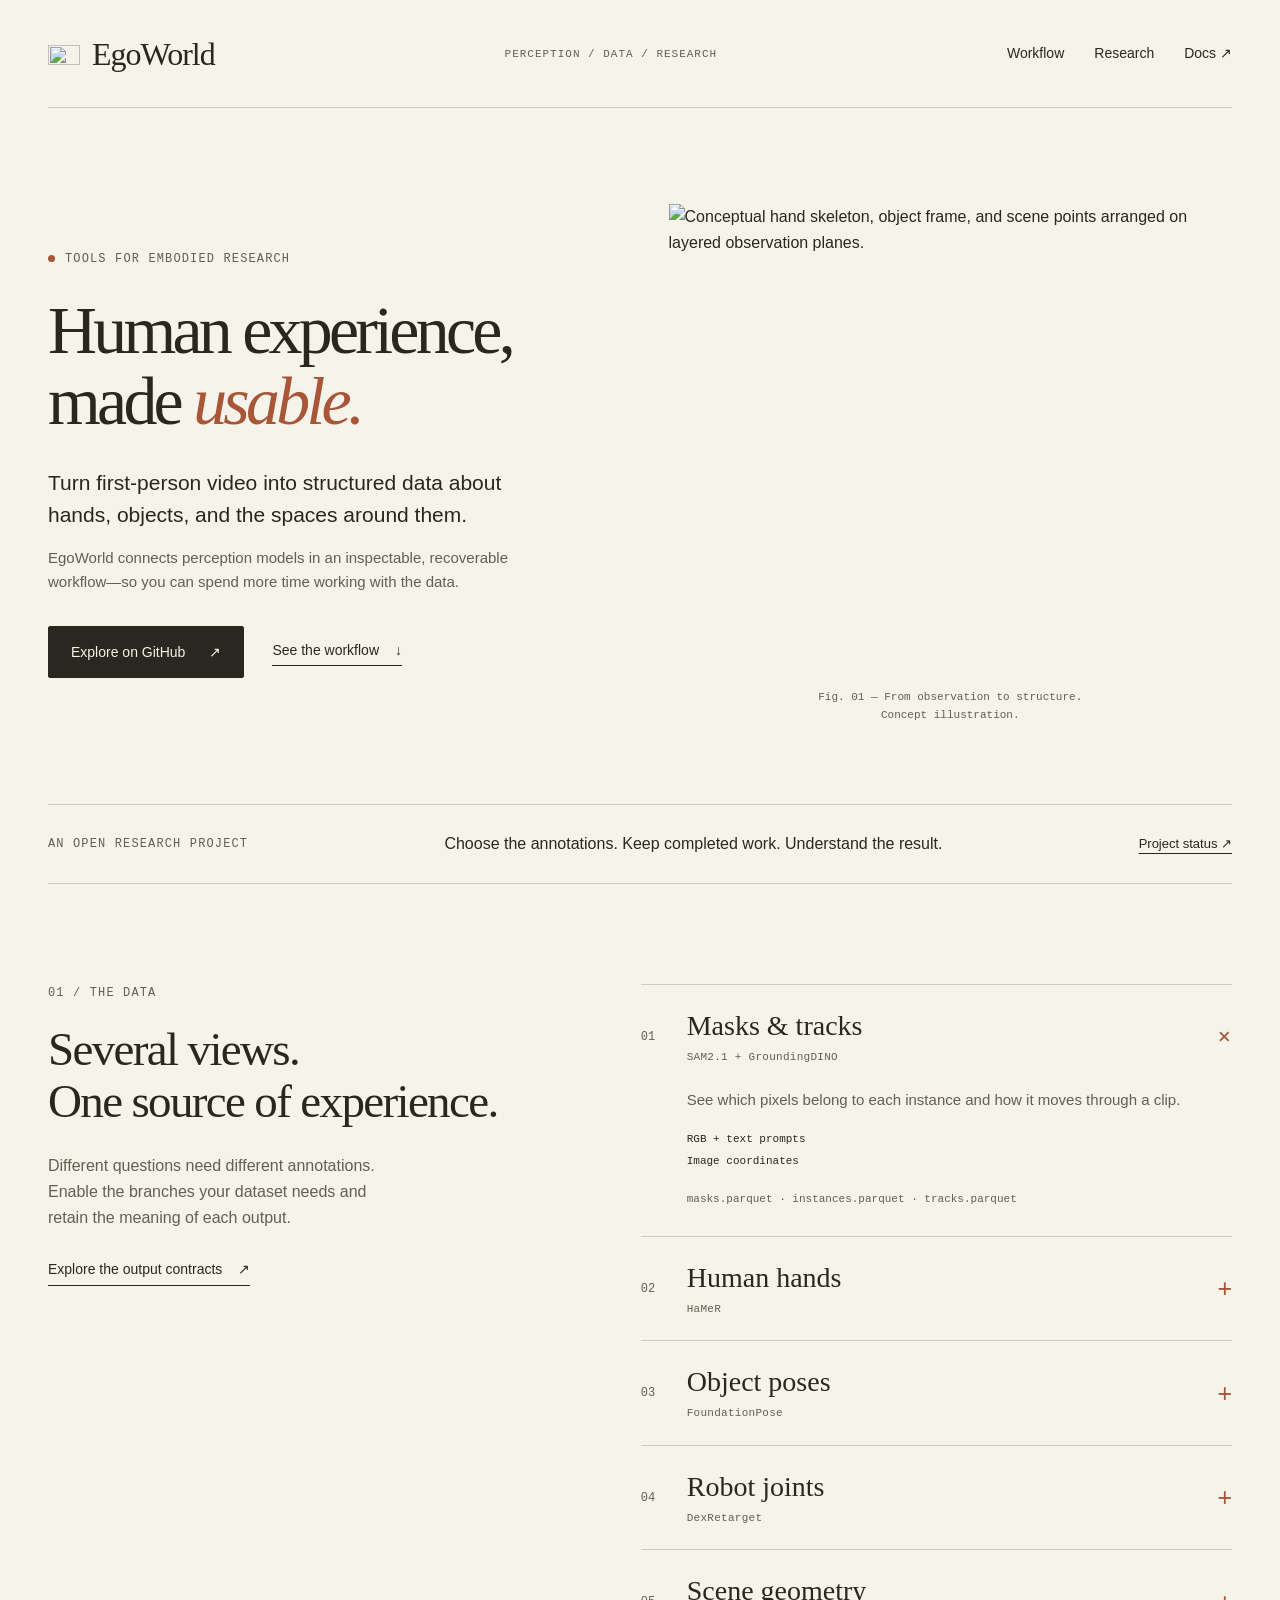
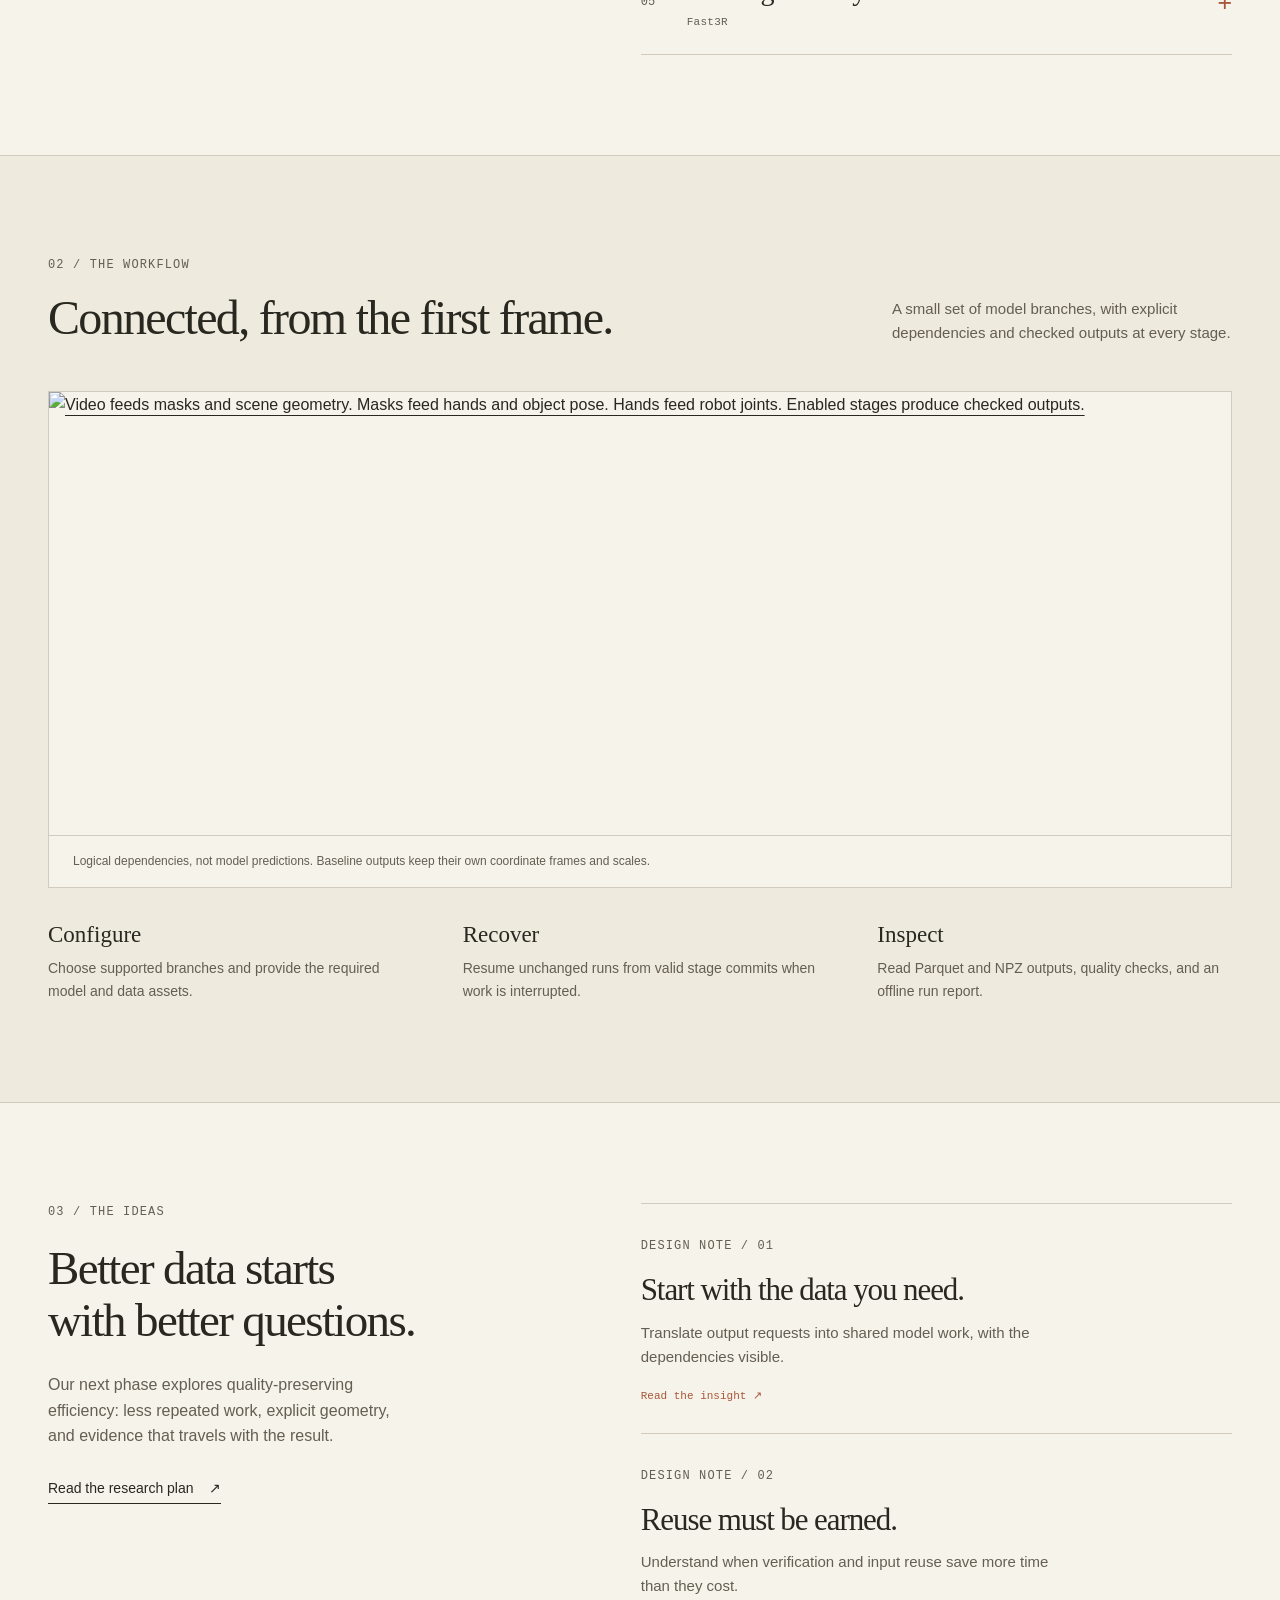
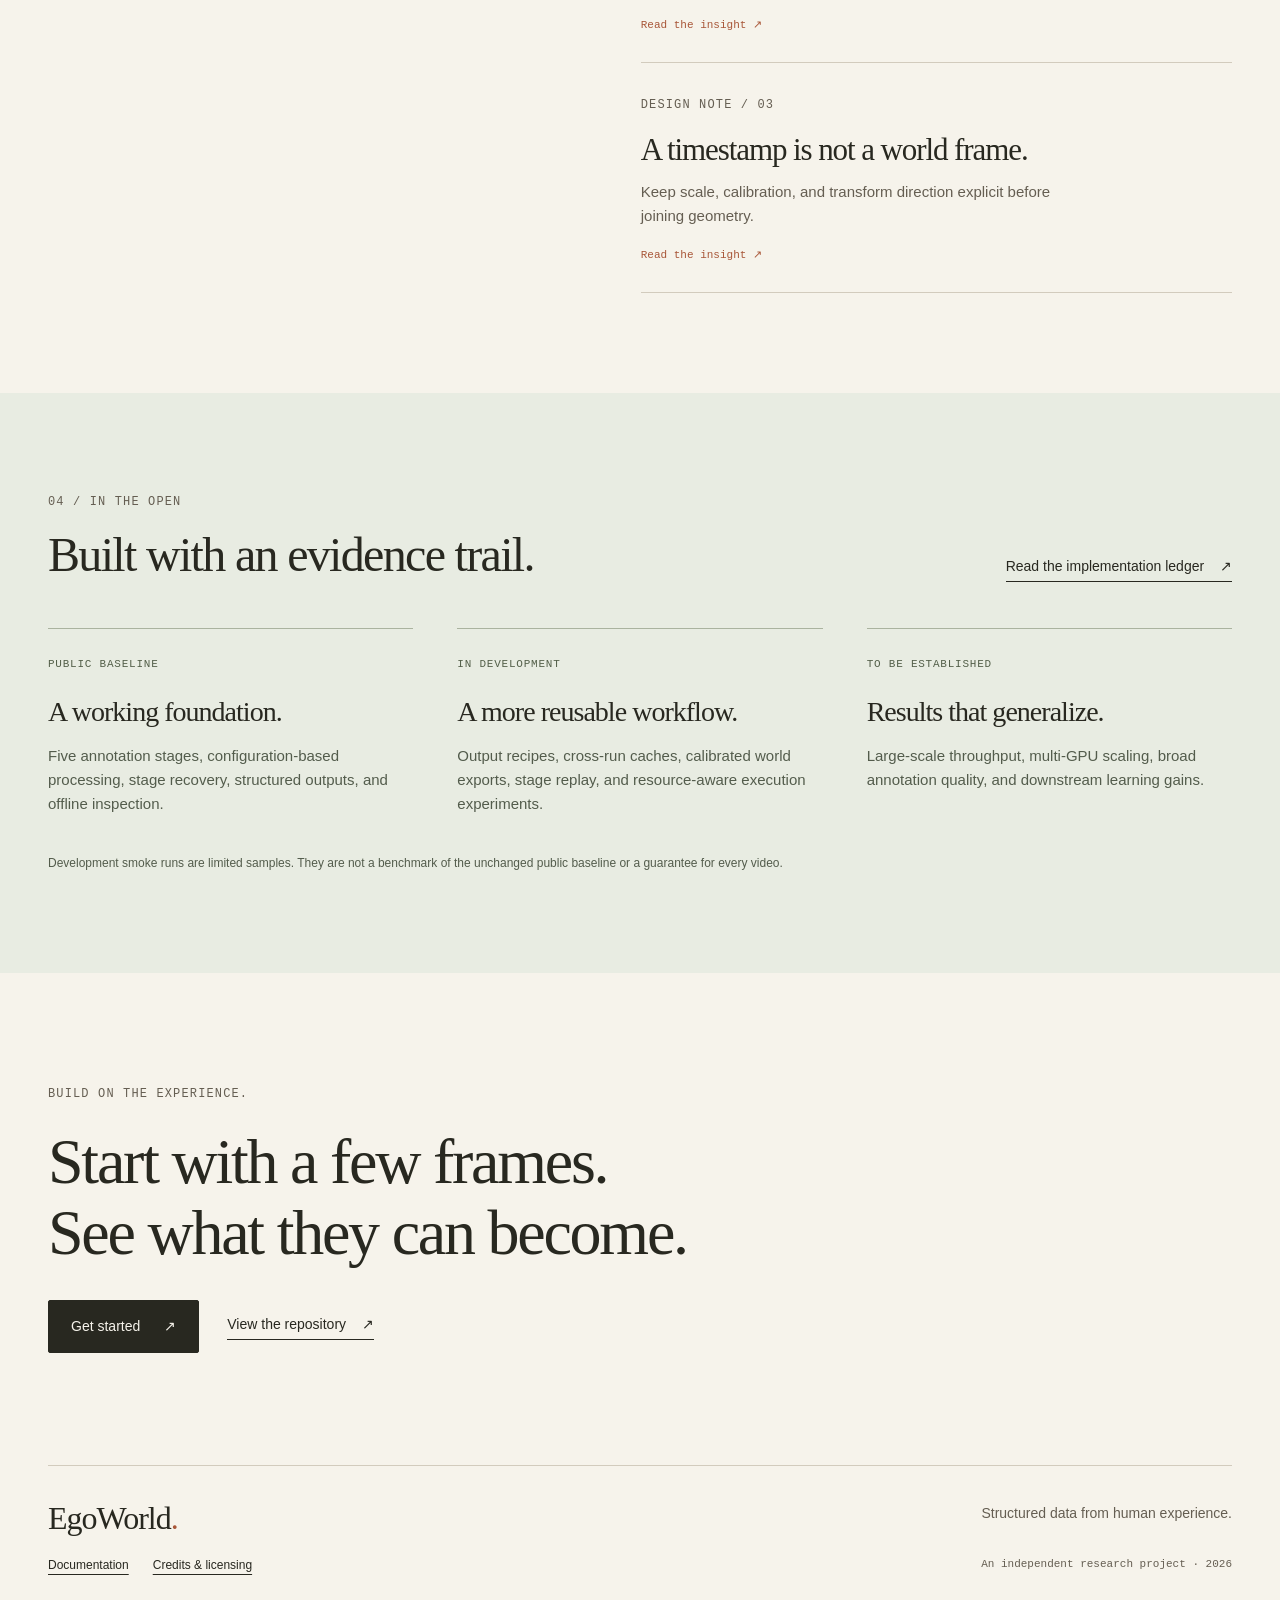
==== website/index.html @ 529a175c "Present EgoWorld with English research docs and an editorial website prototype" ====
<!doctype html>
<html lang="en">
  <head>
    <meta charset="utf-8" />
    <meta name="viewport" content="width=device-width, initial-scale=1" />
    <meta
      name="description"
      content="EgoWorld turns egocentric video into structured hand, object, and scene data. Explore the workflow, research ideas, and documentation."
    />
    <meta name="theme-color" content="#f6f3eb" />
    <meta
      property="og:title"
      content="EgoWorld — Structured data from human experience"
    />
    <meta
      property="og:description"
      content="An offline annotation toolkit for hands, objects, and scenes. Built for inspectable, recoverable research workflows."
    />
    <meta property="og:type" content="website" />
    <title>EgoWorld — Structured data from human experience</title>
    <link rel="icon" href="assets/mark.svg" type="image/svg+xml" />
    <link rel="stylesheet" href="styles.css" />
  </head>
  <body>
    <a class="skip-link" href="#main">Skip to content</a>
    <header class="site-header wrap">
      <a class="wordmark" href="#" aria-label="EgoWorld home"
        ><img src="assets/mark.svg" width="32" height="32" alt="" />EgoWorld</a
      >
      <span class="header-note">Perception / Data / Research</span>
      <nav aria-label="Main navigation">
        <a href="#workflow">Workflow</a><a href="#research">Research</a
        ><a href="https://github.com/LyrineYang/egoworld/tree/main/docs/en"
          >Docs <span aria-hidden="true">↗</span></a
        >
      </nav>
    </header>
    <main id="main">
      <section class="hero wrap" aria-labelledby="hero-title">
        <div class="hero-copy">
          <p class="eyebrow">
            <span class="dot" aria-hidden="true"></span> Tools for embodied
            research
          </p>
          <h1 id="hero-title">Human experience,<br />made <em>usable.</em></h1>
          <p class="lede">
            Turn first-person video into structured data about hands, objects,
            and the spaces around them.
          </p>
          <p class="hero-detail">
            EgoWorld connects perception models in an inspectable, recoverable
            workflow—so you can spend more time working with the data.
          </p>
          <div class="hero-links">
            <a class="button" href="https://github.com/LyrineYang/egoworld"
              >Explore on GitHub <span aria-hidden="true">↗</span></a
            ><a class="text-link" href="#workflow"
              >See the workflow <span aria-hidden="true">↓</span></a
            >
          </div>
        </div>
        <figure class="hero-art">
          <img
            src="assets/observation.svg"
            width="720"
            height="620"
            alt="Conceptual hand skeleton, object frame, and scene points arranged on layered observation planes."
          />
          <figcaption>
            Fig. 01 — From observation to structure.
            <span>Concept illustration.</span>
          </figcaption>
        </figure>
      </section>
      <div class="intro-strip wrap">
        <span class="eyebrow">An open research project</span>
        <p>
          Choose the annotations. Keep completed work. Understand the result.
        </p>
        <a
          href="https://github.com/LyrineYang/egoworld/blob/main/docs/en/status.md"
          >Project status <span aria-hidden="true">↗</span></a
        >
      </div>

      <section
        class="section wrap output-section"
        id="outputs"
        aria-labelledby="outputs-title"
      >
        <div class="section-intro">
          <p class="eyebrow">01 / The data</p>
          <h2 id="outputs-title">
            Several views.<br />One source of experience.
          </h2>
          <p>
            Different questions need different annotations. Enable the branches
            your dataset needs and retain the meaning of each output.
          </p>
          <a
            class="text-link"
            href="https://github.com/LyrineYang/egoworld/blob/main/docs/en/architecture.md"
            >Explore the output contracts <span aria-hidden="true">↗</span></a
          >
        </div>
        <div class="output-list">
          <details open>
            <summary>
              <span class="row-number">01</span
              ><span
                >Masks &amp; tracks<small>SAM2.1 + GroundingDINO</small></span
              ><span class="expand" aria-hidden="true">+</span>
            </summary>
            <div class="output-body">
              <p>
                See which pixels belong to each instance and how it moves
                through a clip.
              </p>
              <div class="output-meta">
                <span>RGB + text prompts</span><span>Image coordinates</span>
              </div>
              <code>masks.parquet · instances.parquet · tracks.parquet</code>
            </div>
          </details>
          <details>
            <summary>
              <span class="row-number">02</span
              ><span>Human hands<small>HaMeR</small></span
              ><span class="expand" aria-hidden="true">+</span>
            </summary>
            <div class="output-body">
              <p>
                Recover 21 hand joints, rotations, and MANO shape parameters
                from detected hands.
              </p>
              <div class="output-meta">
                <span>RGB + hand boxes + model assets</span
                ><span>Model scale requires interpretation</span>
              </div>
              <code>hand_pose.parquet</code>
            </div>
          </details>
          <details>
            <summary>
              <span class="row-number">03</span
              ><span>Object poses<small>FoundationPose</small></span
              ><span class="expand" aria-hidden="true">+</span>
            </summary>
            <div class="output-body">
              <p>
                Estimate an object's position and orientation relative to the
                camera.
              </p>
              <div class="output-meta">
                <span>Aligned RGB-D + intrinsics + metric mesh</span
                ><span>Metric camera frame</span>
              </div>
              <code>object_pose.parquet</code>
            </div>
          </details>
          <details>
            <summary>
              <span class="row-number">04</span
              ><span>Robot joints<small>DexRetarget</small></span
              ><span class="expand" aria-hidden="true">+</span>
            </summary>
            <div class="output-body">
              <p>
                Map human hand joints to a configured robot hand, retaining
                joint names and units.
              </p>
              <div class="output-meta">
                <span>Hand joints + robot config + URDF</span
                ><span>Robot joint space</span>
              </div>
              <code>mapping.parquet</code>
            </div>
          </details>
          <details>
            <summary>
              <span class="row-number">05</span
              ><span>Scene geometry<small>Fast3R</small></span
              ><span class="expand" aria-hidden="true">+</span>
            </summary>
            <div class="output-body">
              <p>
                Recover sampled-view cameras and a point cloud to describe the
                surrounding scene.
              </p>
              <div class="output-meta">
                <span>Multiple RGB views</span
                ><span>Relative scale by default</span>
              </div>
              <code
                >reconstruction.parquet · reconstruction-pointcloud.npz</code
              >
            </div>
          </details>
        </div>
      </section>

      <section
        class="workflow-band"
        id="workflow"
        aria-labelledby="workflow-title"
      >
        <div class="wrap section">
          <div class="section-heading">
            <div>
              <p class="eyebrow">02 / The workflow</p>
              <h2 id="workflow-title">Connected, from the first frame.</h2>
            </div>
            <p>
              A small set of model branches, with explicit dependencies and
              checked outputs at every stage.
            </p>
          </div>
          <figure class="pipeline">
            <a
              href="assets/pipeline-simple.svg"
              aria-label="Open full-size processing diagram"
              ><img
                src="assets/pipeline-simple.svg"
                width="1280"
                height="480"
                alt="Video feeds masks and scene geometry. Masks feed hands and object pose. Hands feed robot joints. Enabled stages produce checked outputs."
            /></a>
            <figcaption>
              Logical dependencies, not model predictions. Baseline outputs keep
              their own coordinate frames and scales.
            </figcaption>
          </figure>
          <div class="workflow-notes">
            <p>
              <span>Configure</span>Choose supported branches and provide the
              required model and data assets.
            </p>
            <p>
              <span>Recover</span>Resume unchanged runs from valid stage commits
              when work is interrupted.
            </p>
            <p>
              <span>Inspect</span>Read Parquet and NPZ outputs, quality checks,
              and an offline run report.
            </p>
          </div>
        </div>
      </section>

      <section
        class="section wrap research"
        id="research"
        aria-labelledby="research-title"
      >
        <div class="section-intro">
          <p class="eyebrow">03 / The ideas</p>
          <h2 id="research-title">
            Better data starts<br />with better questions.
          </h2>
          <p>
            Our next phase explores quality-preserving efficiency: less repeated
            work, explicit geometry, and evidence that travels with the result.
          </p>
          <a
            class="text-link"
            href="https://github.com/LyrineYang/egoworld/blob/main/docs/en/research-plan.md"
            >Read the research plan <span aria-hidden="true">↗</span></a
          >
        </div>
        <div class="research-list">
          <a
            href="https://github.com/LyrineYang/egoworld/blob/main/docs/en/insights.md#01--ask-for-data-then-choose-the-work"
            ><span class="eyebrow">Design note / 01</span>
            <h3>Start with the data you need.</h3>
            <p>
              Translate output requests into shared model work, with the
              dependencies visible.
            </p>
            <span class="read-note"
              >Read the insight <span aria-hidden="true">↗</span></span
            ></a
          >
          <a
            href="https://github.com/LyrineYang/egoworld/blob/main/docs/en/insights.md#02--cache-correctness-and-usefulness-are-different"
            ><span class="eyebrow">Design note / 02</span>
            <h3>Reuse must be earned.</h3>
            <p>
              Understand when verification and input reuse save more time than
              they cost.
            </p>
            <span class="read-note"
              >Read the insight <span aria-hidden="true">↗</span></span
            ></a
          >
          <a
            href="https://github.com/LyrineYang/egoworld/blob/main/docs/en/insights.md#03--time-alignment-is-not-geometry-alignment"
            ><span class="eyebrow">Design note / 03</span>
            <h3>A timestamp is not a world frame.</h3>
            <p>
              Keep scale, calibration, and transform direction explicit before
              joining geometry.
            </p>
            <span class="read-note"
              >Read the insight <span aria-hidden="true">↗</span></span
            ></a
          >
        </div>
      </section>

      <section class="status-band" aria-labelledby="status-title">
        <div class="wrap section">
          <div class="section-heading">
            <div>
              <p class="eyebrow">04 / In the open</p>
              <h2 id="status-title">Built with an evidence trail.</h2>
            </div>
            <a
              class="text-link"
              href="https://github.com/LyrineYang/egoworld/blob/main/docs/en/status.md"
              >Read the implementation ledger
              <span aria-hidden="true">↗</span></a
            >
          </div>
          <div class="status-columns">
            <div>
              <span class="status-label">Public baseline</span>
              <h3>A working foundation.</h3>
              <p>
                Five annotation stages, configuration-based processing, stage
                recovery, structured outputs, and offline inspection.
              </p>
            </div>
            <div>
              <span class="status-label">In development</span>
              <h3>A more reusable workflow.</h3>
              <p>
                Output recipes, cross-run caches, calibrated world exports,
                stage replay, and resource-aware execution experiments.
              </p>
            </div>
            <div>
              <span class="status-label">To be established</span>
              <h3>Results that generalize.</h3>
              <p>
                Large-scale throughput, multi-GPU scaling, broad annotation
                quality, and downstream learning gains.
              </p>
            </div>
          </div>
          <p class="status-footnote">
            Development smoke runs are limited samples. They are not a benchmark
            of the unchanged public baseline or a guarantee for every video.
          </p>
        </div>
      </section>

      <section class="closing wrap" aria-labelledby="closing-title">
        <p class="eyebrow">Build on the experience.</p>
        <h2 id="closing-title">
          Start with a few frames.<br />See what they can become.
        </h2>
        <div class="hero-links">
          <a
            class="button"
            href="https://github.com/LyrineYang/egoworld/blob/main/docs/en/getting-started.md"
            >Get started <span aria-hidden="true">↗</span></a
          ><a class="text-link" href="https://github.com/LyrineYang/egoworld"
            >View the repository <span aria-hidden="true">↗</span></a
          >
        </div>
      </section>
    </main>
    <footer class="site-footer wrap">
      <a class="wordmark" href="#">EgoWorld<span class="footer-dot">.</span></a>
      <p>Structured data from human experience.</p>
      <div>
        <a href="https://github.com/LyrineYang/egoworld/tree/main/docs/en"
          >Documentation</a
        ><a
          href="https://github.com/LyrineYang/egoworld/blob/main/README.md#explore-further"
          >Credits &amp; licensing</a
        >
      </div>
      <span class="footer-note">An independent research project · 2026</span>
    </footer>
  </body>
</html>
---- website/styles.css ----
:root {
  --paper: #f6f3eb;
  --ink: #282820;
  --muted: #655e52;
  --rule: #d2cbbd;
  --accent: #a85638;
  --sage: #e8ece2;
  --serif: Georgia, "Times New Roman", serif;
  --sans: Arial, Helvetica, sans-serif;
  --mono: "Courier New", monospace;
}
* {
  box-sizing: border-box;
}
html {
  scroll-behavior: smooth;
  scroll-padding-top: 24px;
}
body {
  margin: 0;
  background: var(--paper);
  color: var(--ink);
  font-family: var(--sans);
  font-size: 16px;
  line-height: 1.6;
}
a {
  color: inherit;
  text-underline-offset: 5px;
}
a:hover {
  color: var(--accent);
}
a:focus-visible,
summary:focus-visible {
  outline: 2px solid var(--accent);
  outline-offset: 6px;
}
img {
  max-width: 100%;
  height: auto;
}
figure,
p,
h1,
h2,
h3 {
  margin: 0;
}
h1,
h2,
h3 {
  font-family: var(--serif);
  font-weight: 400;
  line-height: 1.1;
  letter-spacing: -0.035em;
}
.wrap {
  width: min(1280px, calc(100% - 96px));
  margin-inline: auto;
}
.eyebrow {
  font: 12px/1.5 var(--mono);
  letter-spacing: 0.095em;
  text-transform: uppercase;
  color: var(--muted);
}
.skip-link {
  position: absolute;
  top: -100px;
  left: 20px;
  padding: 10px;
  background: var(--ink);
  color: white;
  z-index: 10;
}
.skip-link:focus {
  top: 12px;
}
.site-header {
  min-height: 108px;
  display: flex;
  align-items: center;
  justify-content: space-between;
  border-bottom: 1px solid var(--rule);
  gap: 24px;
}
.wordmark {
  display: flex;
  align-items: center;
  gap: 12px;
  text-decoration: none;
  font: 32px/1 var(--serif);
  letter-spacing: -1px;
}
.header-note {
  font: 11px var(--mono);
  color: var(--muted);
  text-transform: uppercase;
  letter-spacing: 0.09em;
}
.site-header nav {
  display: flex;
  gap: 30px;
  font-size: 14px;
}
.site-header nav a {
  text-decoration: none;
}
.site-header nav a:hover {
  text-decoration: underline;
}
.hero {
  display: grid;
  grid-template-columns: 1.08fr 1fr;
  align-items: center;
  gap: 12px;
  padding-block: 96px 80px;
}
.hero .eyebrow {
  display: flex;
  align-items: center;
  gap: 10px;
  margin-bottom: 28px;
}
.dot {
  width: 7px;
  height: 7px;
  background: var(--accent);
  border-radius: 50%;
}
h1 {
  font-size: clamp(48px, 5.3vw, 80px);
  line-height: 1.04;
  letter-spacing: -0.055em;
  max-width: 700px;
}
h1 em {
  font-weight: 400;
  color: var(--accent);
}
.lede {
  font-size: 21px;
  line-height: 1.5;
  max-width: 490px;
  margin-top: 30px;
}
.hero-detail {
  font-size: 15px;
  color: var(--muted);
  max-width: 470px;
  margin-top: 16px;
}
.hero-links {
  display: flex;
  align-items: center;
  flex-wrap: wrap;
  gap: 28px;
  margin-top: 32px;
}
.button {
  background: var(--ink);
  color: var(--paper);
  text-decoration: none;
  padding: 14px 22px;
  font-size: 14px;
  display: inline-flex;
  gap: 24px;
  align-items: center;
  border: 1px solid var(--ink);
  border-radius: 2px;
}
.button:hover {
  background: var(--accent);
  color: var(--paper);
  border-color: var(--accent);
}
.text-link {
  font-size: 14px;
  text-decoration: none;
  border-bottom: 1px solid var(--ink);
  padding-bottom: 4px;
}
.text-link span {
  margin-left: 12px;
}
.hero-art {
  align-self: center;
  min-width: 0;
}
.hero-art img {
  display: block;
  width: 100%;
}
.hero-art figcaption {
  font: 11px/1.6 var(--mono);
  color: var(--muted);
  text-align: center;
  max-width: 100%;
}
.hero-art figcaption span {
  display: block;
  color: var(--muted);
}
.intro-strip {
  display: flex;
  align-items: center;
  justify-content: space-between;
  gap: 28px;
  padding-block: 26px;
  border-block: 1px solid var(--rule);
}
.intro-strip p {
  font-size: 16px;
}
.intro-strip a {
  font-size: 13px;
  white-space: nowrap;
}
.section {
  padding-block: 100px;
}
.output-section,
.research {
  display: grid;
  grid-template-columns: 1fr 1.2fr;
  gap: 100px;
}
.section-intro h2 {
  font-size: 47px;
  margin-top: 22px;
}
.section-intro > p:not(.eyebrow) {
  margin-top: 26px;
  color: var(--muted);
  max-width: 360px;
}
.section-intro > .text-link {
  display: inline-block;
  margin-top: 28px;
}
.output-list {
  border-top: 1px solid var(--rule);
}
details {
  border-bottom: 1px solid var(--rule);
}
summary {
  list-style: none;
  display: flex;
  align-items: center;
  gap: 22px;
  padding: 23px 0;
  cursor: pointer;
  font-family: var(--serif);
  font-size: 28px;
  line-height: 1.25;
}
summary::-webkit-details-marker {
  display: none;
}
.row-number {
  font: 12px var(--mono);
  color: var(--muted);
  width: 24px;
}
summary small {
  display: block;
  font: 11px/1.5 var(--mono);
  letter-spacing: 0.025em;
  color: var(--muted);
  margin-top: 6px;
}
.expand {
  margin-left: auto;
  font: 25px var(--sans);
  color: var(--accent);
}
details[open] .expand {
  transform: rotate(45deg);
}
.output-body {
  padding: 0 0 26px 46px;
  color: var(--muted);
  font-size: 15px;
}
.output-meta {
  display: flex;
  flex-direction: column;
  gap: 2px;
  margin: 18px 0;
  font: 11px/1.8 var(--mono);
  color: var(--ink);
}
.output-body code {
  display: block;
  font: 11px/1.8 var(--mono);
  overflow-wrap: anywhere;
  color: var(--muted);
}
.workflow-band {
  background: #eeeade;
  border-block: 1px solid var(--rule);
}
.section-heading {
  display: flex;
  justify-content: space-between;
  gap: 64px;
  align-items: end;
  margin-bottom: 46px;
}
.section-heading h2 {
  font-size: 48px;
  margin-top: 18px;
}
.section-heading > p {
  font-size: 15px;
  color: var(--muted);
  max-width: 340px;
}
.pipeline {
  border: 1px solid var(--rule);
  background: var(--paper);
}
.pipeline img {
  display: block;
  width: 100%;
}
.pipeline a {
  display: block;
}
.pipeline figcaption {
  padding: 16px 24px;
  border-top: 1px solid var(--rule);
  font-size: 12px;
  color: var(--muted);
}
.workflow-notes {
  display: grid;
  grid-template-columns: repeat(3, 1fr);
  gap: 60px;
  margin-top: 34px;
}
.workflow-notes p {
  font-size: 14px;
  color: var(--muted);
}
.workflow-notes span {
  display: block;
  color: var(--ink);
  font: 23px var(--serif);
  margin-bottom: 9px;
}
.research-list a {
  display: block;
  padding: 27px 0 31px;
  border-top: 1px solid var(--rule);
  text-decoration: none;
}
.research-list a:last-child {
  border-bottom: 1px solid var(--rule);
}
.research-list h3 {
  font-size: 31px;
  line-height: 1.2;
  margin: 15px 0 12px;
}
.research-list p {
  color: var(--muted);
  font-size: 15px;
  max-width: 430px;
}
.read-note {
  display: block;
  font: 11px var(--mono);
  margin-top: 20px;
  color: var(--accent);
}
.status-band {
  background: var(--sage);
}
.status-columns {
  display: grid;
  grid-template-columns: repeat(3, 1fr);
  gap: 44px;
}
.status-columns > div {
  border-top: 1px solid #aab39f;
  padding-top: 20px;
}
.status-label {
  font: 11px var(--mono);
  text-transform: uppercase;
  letter-spacing: 0.07em;
  color: #535f49;
}
.status-columns h3 {
  font-size: 28px;
  margin: 20px 0 16px;
  line-height: 1.2;
}
.status-columns p {
  font-size: 15px;
  color: #535c4c;
}
.status-footnote {
  font-size: 12px;
  color: #535c4c;
  margin-top: 38px;
  max-width: 850px;
}
.closing {
  padding-block: 112px;
}
.closing h2 {
  font-size: 64px;
  margin-top: 24px;
}
.site-footer {
  border-top: 1px solid var(--rule);
  padding-block: 36px;
  display: grid;
  grid-template-columns: 1fr 1fr;
  gap: 22px;
}
.footer-dot {
  color: var(--accent);
  margin-left: -12px;
}
.site-footer > p {
  font-size: 14px;
  color: var(--muted);
  text-align: right;
}
.site-footer > div {
  display: flex;
  gap: 24px;
  font-size: 12px;
}
.footer-note {
  font: 11px/1.6 var(--mono);
  color: var(--muted);
  text-align: right;
}
@media (min-width: 1500px) {
  .hero {
    padding-block: 112px 96px;
  }
}
@media (max-width: 1100px) {
  .header-note {
    display: none;
  }
  .wrap {
    width: calc(100% - 64px);
  }
  .hero {
    padding-block: 72px 60px;
  }
  .hero h1 {
    font-size: 62px;
  }
  .output-section,
  .research {
    gap: 50px;
  }
  .section-intro h2 {
    font-size: 40px;
  }
  .section-heading h2 {
    font-size: 40px;
  }
  .intro-strip {
    flex-wrap: wrap;
    gap: 12px 24px;
  }
  .intro-strip > .eyebrow {
    width: 100%;
  }
  .section {
    padding-block: 76px;
  }
  .workflow-notes {
    gap: 32px;
  }
  .status-columns {
    gap: 28px;
  }
}
@media (max-width: 760px) {
  .wrap {
    width: calc(100% - 40px);
  }
  .site-header {
    min-height: 88px;
    gap: 18px;
  }
  .wordmark {
    font-size: 26px;
    gap: 8px;
  }
  .wordmark img {
    width: 26px;
    height: 26px;
  }
  .site-header nav {
    gap: 16px;
    font-size: 12px;
  }
  .hero {
    grid-template-columns: 1fr;
    padding-block: 54px 32px;
    gap: 20px;
  }
  .hero h1 {
    font-size: clamp(43px, 8.4vw, 62px);
  }
  .hero .eyebrow {
    margin-bottom: 22px;
    font-size: 10px;
  }
  .lede {
    font-size: 19px;
    max-width: 540px;
    margin-top: 24px;
  }
  .hero-detail {
    font-size: 14px;
    max-width: 500px;
  }
  .hero-links {
    gap: 22px;
  }
  .hero-art {
    max-width: 520px;
    width: 100%;
    margin: auto;
  }
  .hero-art img {
    max-height: 360px;
  }
  .intro-strip {
    padding-block: 22px;
    gap: 12px;
  }
  .intro-strip p {
    font-size: 15px;
    flex-basis: 100%;
  }
  .section {
    padding-block: 60px;
  }
  .output-section,
  .research {
    grid-template-columns: 1fr;
    gap: 36px;
  }
  .section-intro h2 {
    font-size: 39px;
  }
  .section-intro > p:not(.eyebrow) {
    max-width: 520px;
    margin-top: 20px;
  }
  .section-heading {
    display: block;
    margin-bottom: 30px;
  }
  .section-heading h2 {
    font-size: 38px;
  }
  .section-heading > p {
    margin-top: 20px;
    max-width: 520px;
  }
  .section-heading > .text-link {
    display: inline-block;
    margin-top: 22px;
  }
  .pipeline {
    overflow-x: auto;
  }
  .pipeline img {
    width: 900px;
    max-width: none;
  }
  .pipeline figcaption {
    font-size: 11px;
    padding: 14px 18px;
    position: sticky;
    left: 0;
    width: calc(100vw - 42px);
  }
  .workflow-notes {
    grid-template-columns: 1fr;
    gap: 24px;
  }
  .workflow-notes p {
    max-width: 500px;
  }
  .status-columns {
    grid-template-columns: 1fr;
    gap: 30px;
  }
  .status-columns h3 {
    margin: 14px 0 12px;
  }
  .status-footnote {
    margin-top: 28px;
  }
  .closing {
    padding-block: 68px;
  }
  .closing h2 {
    font-size: 44px;
  }
  .site-footer {
    grid-template-columns: 1fr;
    gap: 20px;
  }
  .site-footer > p,
  .footer-note {
    text-align: left;
  }
  .site-footer > div {
    flex-wrap: wrap;
  }
  .footer-dot {
    margin-left: -8px;
  }
  summary {
    font-size: 26px;
  }
  .output-body {
    padding-left: 46px;
  }
  .research-list h3 {
    font-size: 29px;
  }
}
@media (max-width: 480px) {
  .site-header {
    flex-wrap: wrap;
    justify-content: space-between;
    padding-block: 20px;
  }
  .site-header nav {
    width: 100%;
    justify-content: space-between;
    font-size: 14px;
  }
  .site-header nav a {
    white-space: nowrap;
  }
}
@media (max-width: 380px) {
  .hero h1 {
    font-size: 43px;
  }
  .button {
    padding: 12px 17px;
  }
  .hero-links {
    gap: 20px;
  }
  .section-intro h2 {
    font-size: 35px;
  }
}
@media (prefers-reduced-motion: reduce) {
  html {
    scroll-behavior: auto;
  }
}
@media print {
  .site-header,
  .hero-links,
  .skip-link {
    display: none;
  }
  .wrap {
    width: 100%;
  }
  .section,
  .closing,
  .hero {
    padding-block: 28px;
  }
  .hero {
    display: block;
  }
  .hero-art {
    max-width: 400px;
  }
  .pipeline img {
    width: 100%;
    max-width: 100%;
  }
  details:not([open]) .output-body {
    display: block;
  }
  a {
    text-decoration: underline;
  }
  .output-section,
  .research {
    gap: 28px;
  }
}
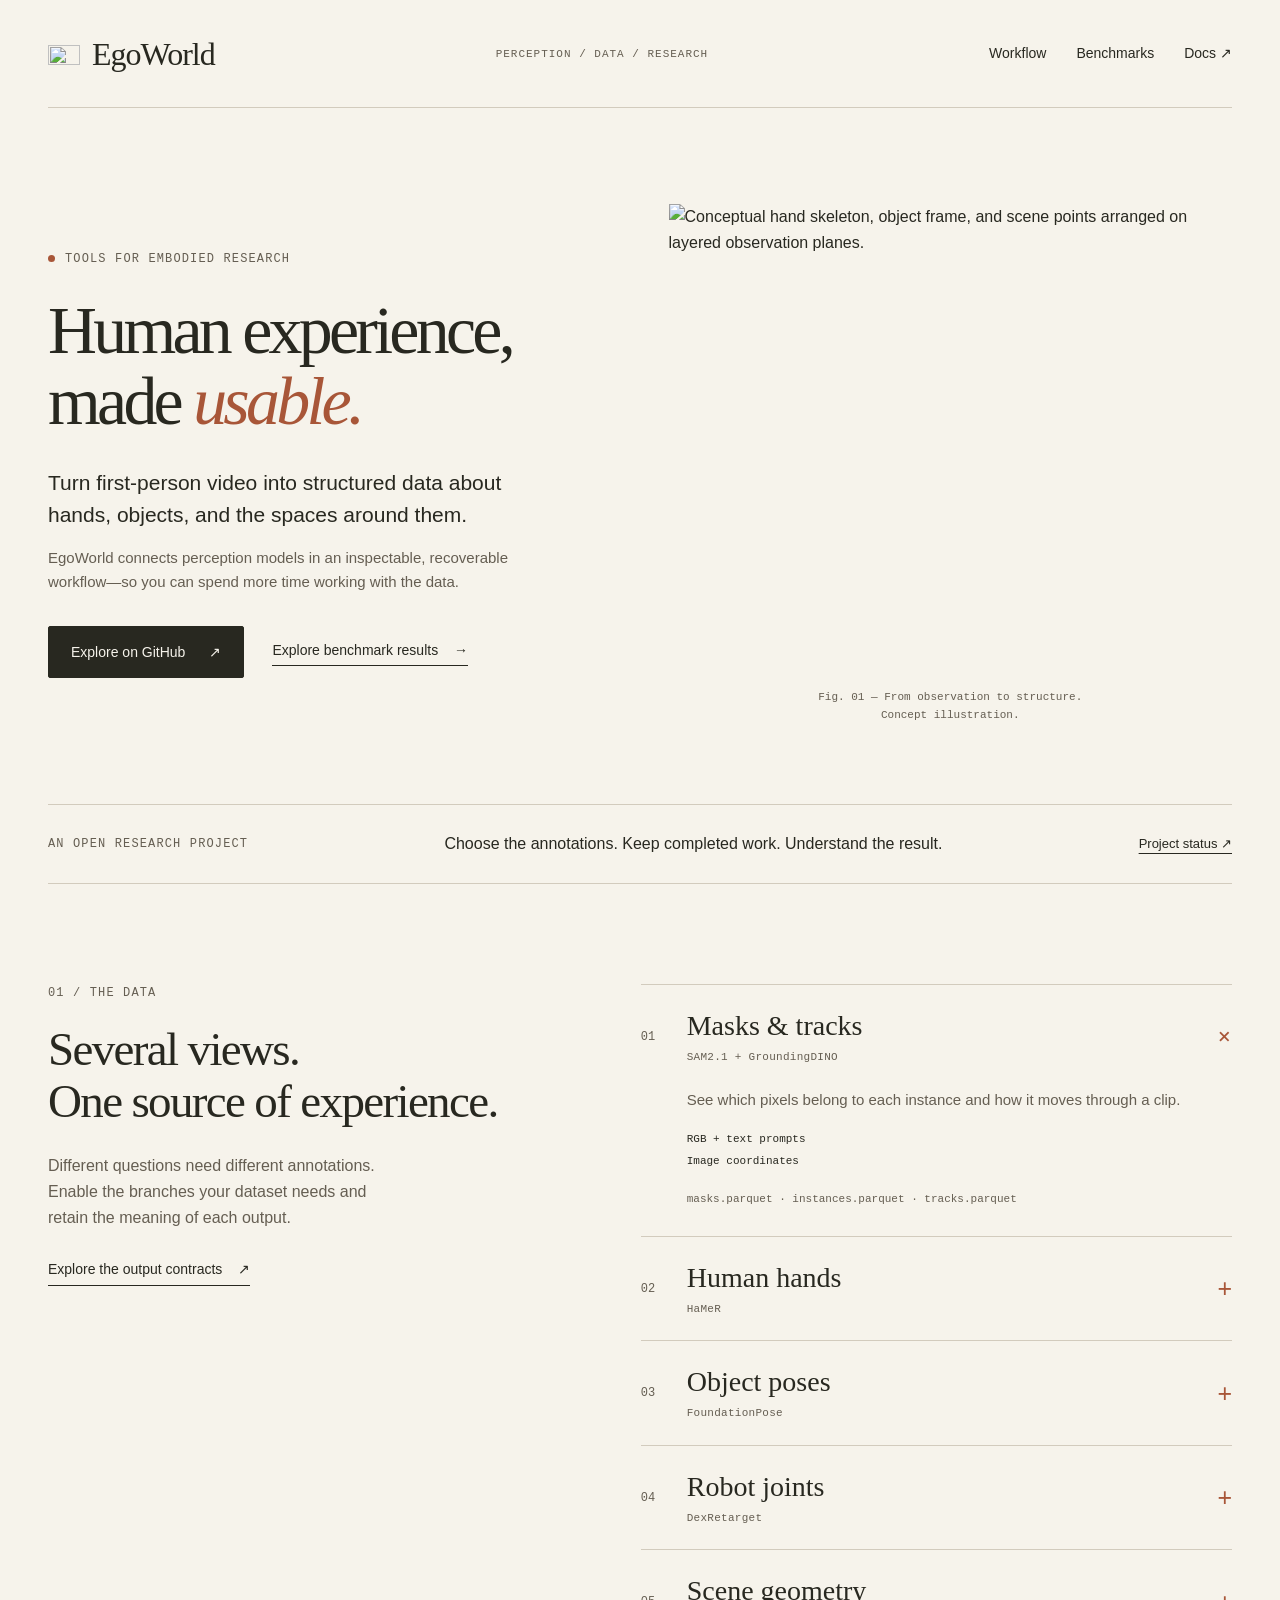
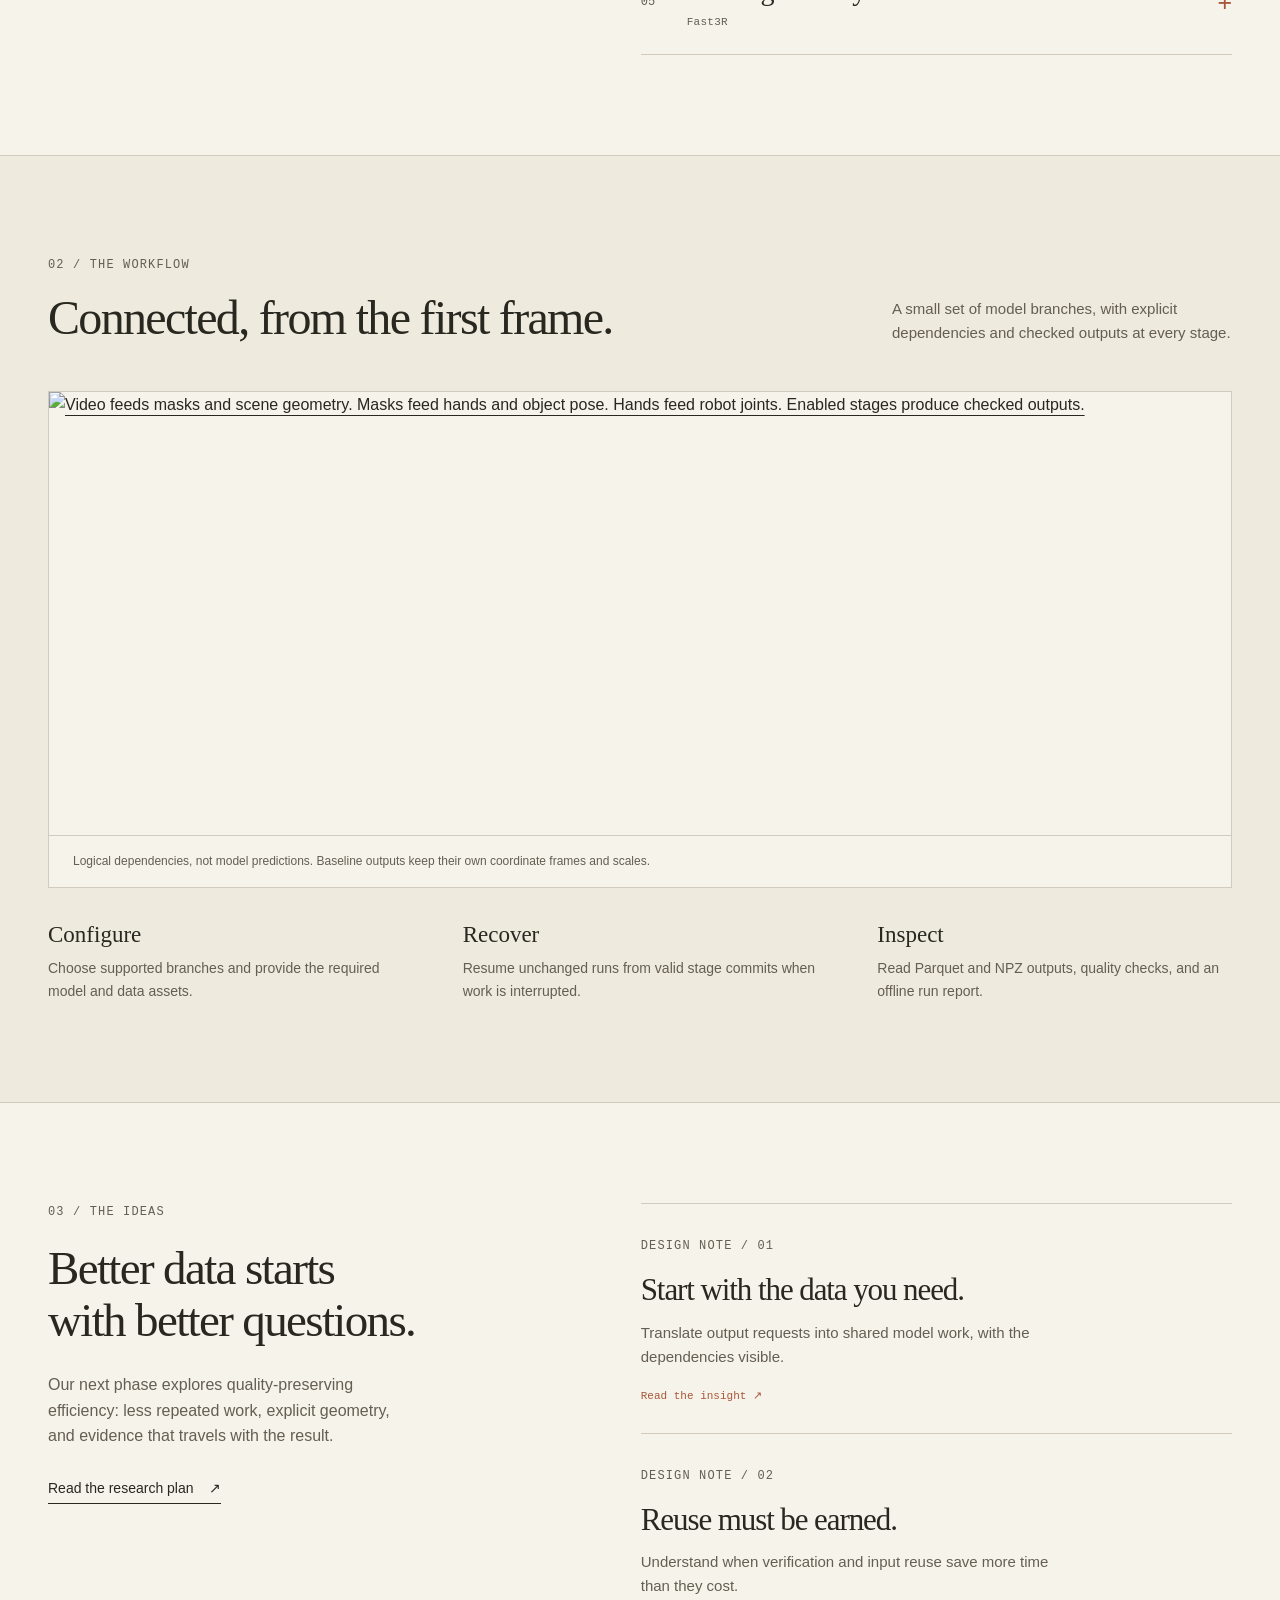
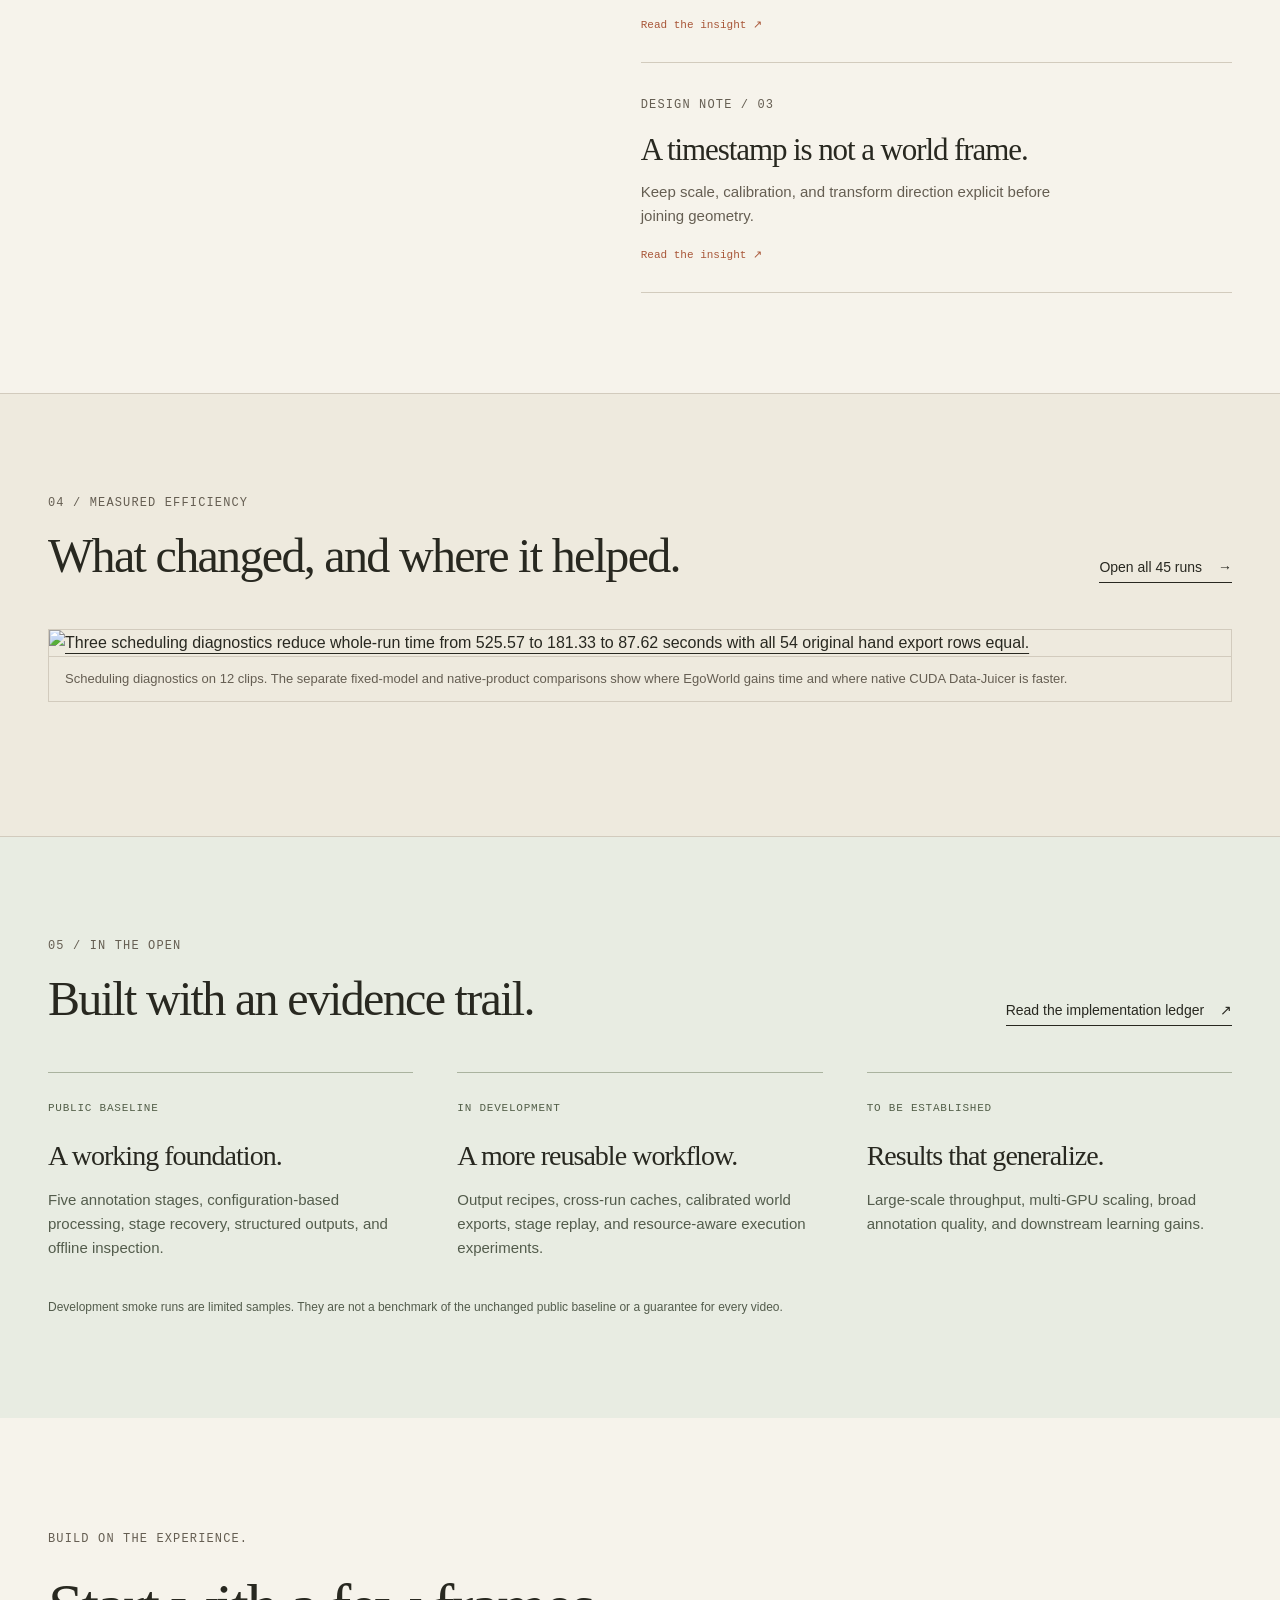
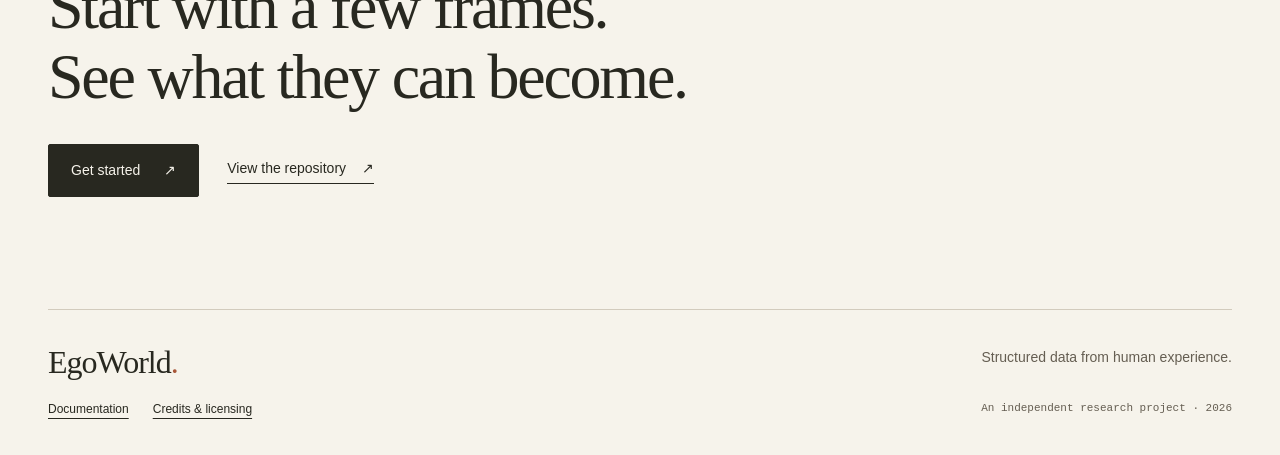
==== commit 2fa89bae: "Show benchmark results and pipeline improvements" ====
--- a/website/index.html
+++ b/website/index.html
@@ -29,7 +29,7 @@
       >
       <span class="header-note">Perception / Data / Research</span>
       <nav aria-label="Main navigation">
-        <a href="#workflow">Workflow</a><a href="#research">Research</a
+        <a href="#workflow">Workflow</a><a href="benchmarks.html">Benchmarks</a
         ><a href="https://github.com/LyrineYang/egoworld/tree/main/docs/en"
           >Docs <span aria-hidden="true">↗</span></a
         >
@@ -54,8 +54,8 @@
           <div class="hero-links">
             <a class="button" href="https://github.com/LyrineYang/egoworld"
               >Explore on GitHub <span aria-hidden="true">↗</span></a
-            ><a class="text-link" href="#workflow"
-              >See the workflow <span aria-hidden="true">↓</span></a
+            ><a class="text-link" href="benchmarks.html"
+              >Explore benchmark results <span aria-hidden="true">→</span></a
             >
           </div>
         </div>
@@ -307,11 +307,27 @@
         </div>
       </section>
 
+      <section class="workflow-band" aria-labelledby="benchmark-title">
+        <div class="wrap section">
+          <div class="section-heading">
+            <div>
+              <p class="eyebrow">04 / Measured efficiency</p>
+              <h2 id="benchmark-title">What changed, and where it helped.</h2>
+            </div>
+            <a class="text-link" href="benchmarks.html">Open all 45 runs <span aria-hidden="true">→</span></a>
+          </div>
+          <figure class="evidence-figure">
+            <a href="benchmarks.html#iterations"><img src="assets/benchmarks/scheduling-iterations.svg" loading="lazy" alt="Three scheduling diagnostics reduce whole-run time from 525.57 to 181.33 to 87.62 seconds with all 54 original hand export rows equal." /></a>
+            <figcaption>Scheduling diagnostics on 12 clips. The separate fixed-model and native-product comparisons show where EgoWorld gains time and where native CUDA Data-Juicer is faster.</figcaption>
+          </figure>
+        </div>
+      </section>
+
       <section class="status-band" aria-labelledby="status-title">
         <div class="wrap section">
           <div class="section-heading">
             <div>
-              <p class="eyebrow">04 / In the open</p>
+              <p class="eyebrow">05 / In the open</p>
               <h2 id="status-title">Built with an evidence trail.</h2>
             </div>
             <a
--- a/website/styles.css
+++ b/website/styles.css
@@ -707,3 +707,141 @@
     gap: 28px;
   }
 }
+
+.evidence {
+  max-width: 1060px;
+}
+.evidence-hero {
+  padding-block: 70px 48px;
+}
+.evidence-hero h1 {
+  margin-top: 18px;
+}
+.evidence-hero .lede,
+.evidence-hero .hero-detail {
+  max-width: 720px;
+}
+.evidence-hero .hero-links {
+  row-gap: 14px;
+}
+.evidence-metrics {
+  display: grid;
+  grid-template-columns: repeat(3, minmax(0, 1fr));
+  gap: 28px;
+  border-block: 1px solid var(--rule);
+  padding-block: 24px;
+  margin: 44px 0 0;
+}
+.evidence-metrics dt {
+  color: var(--muted);
+  font: 12px/1.5 var(--mono);
+}
+.evidence-metrics dd {
+  margin: 8px 0 0;
+  font: clamp(26px, 4vw, 42px)/1.12 var(--serif);
+}
+.evidence-metrics small {
+  display: block;
+  margin-top: 6px;
+  color: var(--muted);
+  font: 13px/1.4 var(--sans);
+}
+.evidence-section {
+  border-top: 1px solid var(--rule);
+  padding-block: 42px 54px;
+}
+.evidence-section h2 {
+  font-size: clamp(33px, 5vw, 52px);
+  margin-block: 12px 20px;
+}
+.evidence-section > p:not(.eyebrow),
+.evidence-details > p {
+  color: var(--muted);
+  max-width: 76ch;
+  margin-bottom: 20px;
+}
+.evidence-figure {
+  margin-block: 26px 34px;
+  border: 1px solid var(--rule);
+}
+.evidence-figure img {
+  display: block;
+  width: 100%;
+}
+.evidence-figure a {
+  display: block;
+}
+.evidence-figure figcaption {
+  padding: 12px 16px;
+  font-size: 13px;
+  color: var(--muted);
+  border-top: 1px solid var(--rule);
+}
+.evidence-details {
+  margin-top: 16px;
+}
+.evidence-details summary {
+  font-size: 23px;
+}
+.evidence-table {
+  overflow-x: auto;
+  margin-bottom: 22px;
+}
+.evidence-table table {
+  width: 100%;
+  border-collapse: collapse;
+  font-size: 13px;
+  font-variant-numeric: tabular-nums;
+}
+.evidence-table caption {
+  text-align: left;
+  color: var(--muted);
+  padding-block: 0 10px;
+}
+.evidence-table th,
+.evidence-table td {
+  text-align: right;
+  padding: 9px 10px;
+  border-bottom: 1px solid var(--rule);
+  white-space: nowrap;
+}
+.evidence-table th:nth-child(-n + 2),
+.evidence-table td:nth-child(-n + 2) {
+  text-align: left;
+}
+.evidence-table thead {
+  background: var(--sage);
+}
+.evidence-table .group-start td {
+  border-top: 2px solid #aba391;
+}
+@media (max-width: 600px) {
+  .site-header nav {
+    flex-wrap: wrap;
+    justify-content: flex-end;
+    gap: 4px 14px;
+  }
+  .evidence-hero {
+    padding-block: 44px 24px;
+  }
+  .evidence-metrics {
+    grid-template-columns: 1fr;
+    gap: 20px;
+  }
+  .evidence-section {
+    padding-block: 30px 38px;
+  }
+  .evidence-figure {
+    overflow-x: auto;
+  }
+  .evidence-figure img {
+    min-width: 640px;
+  }
+  .evidence-figure figcaption::after {
+    content: "Swipe across the chart or tap to open the SVG.";
+    display: block;
+    margin-top: 8px;
+    font-size: 12px;
+    color: var(--muted);
+  }
+}
